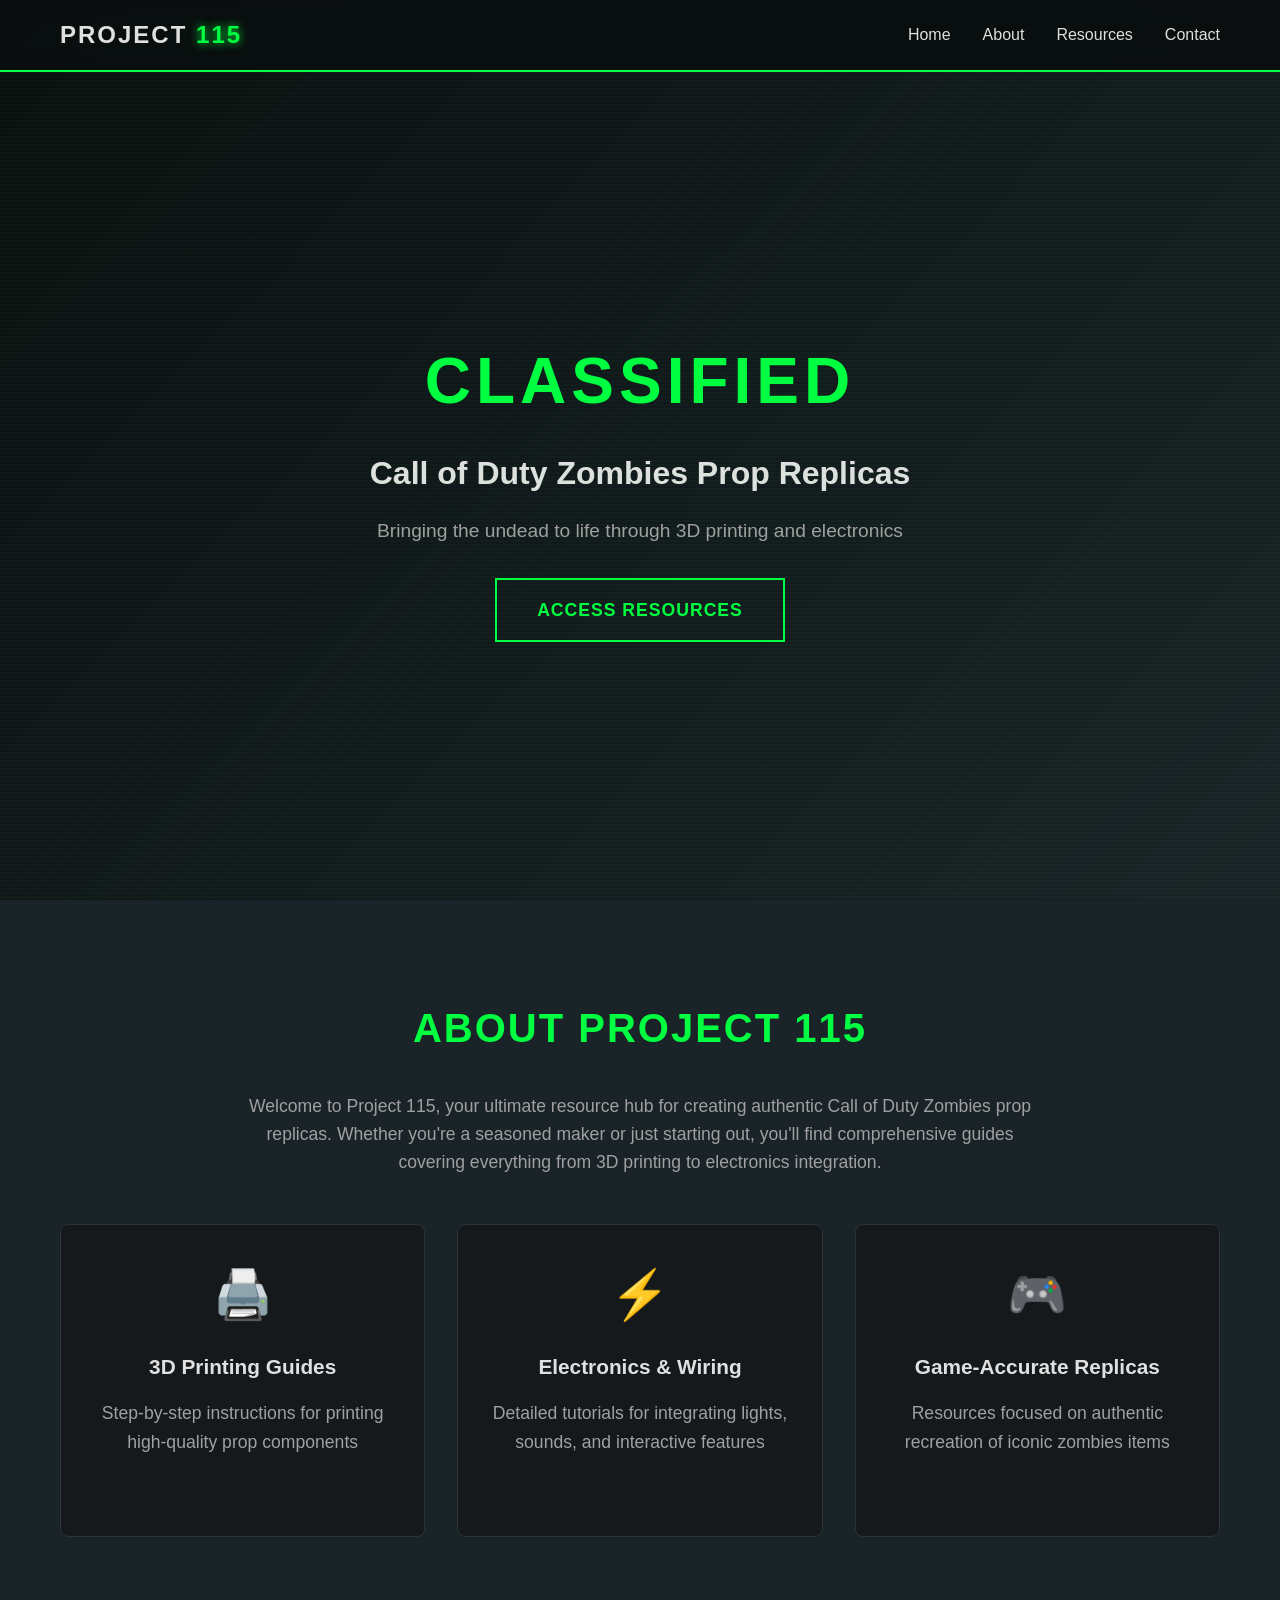
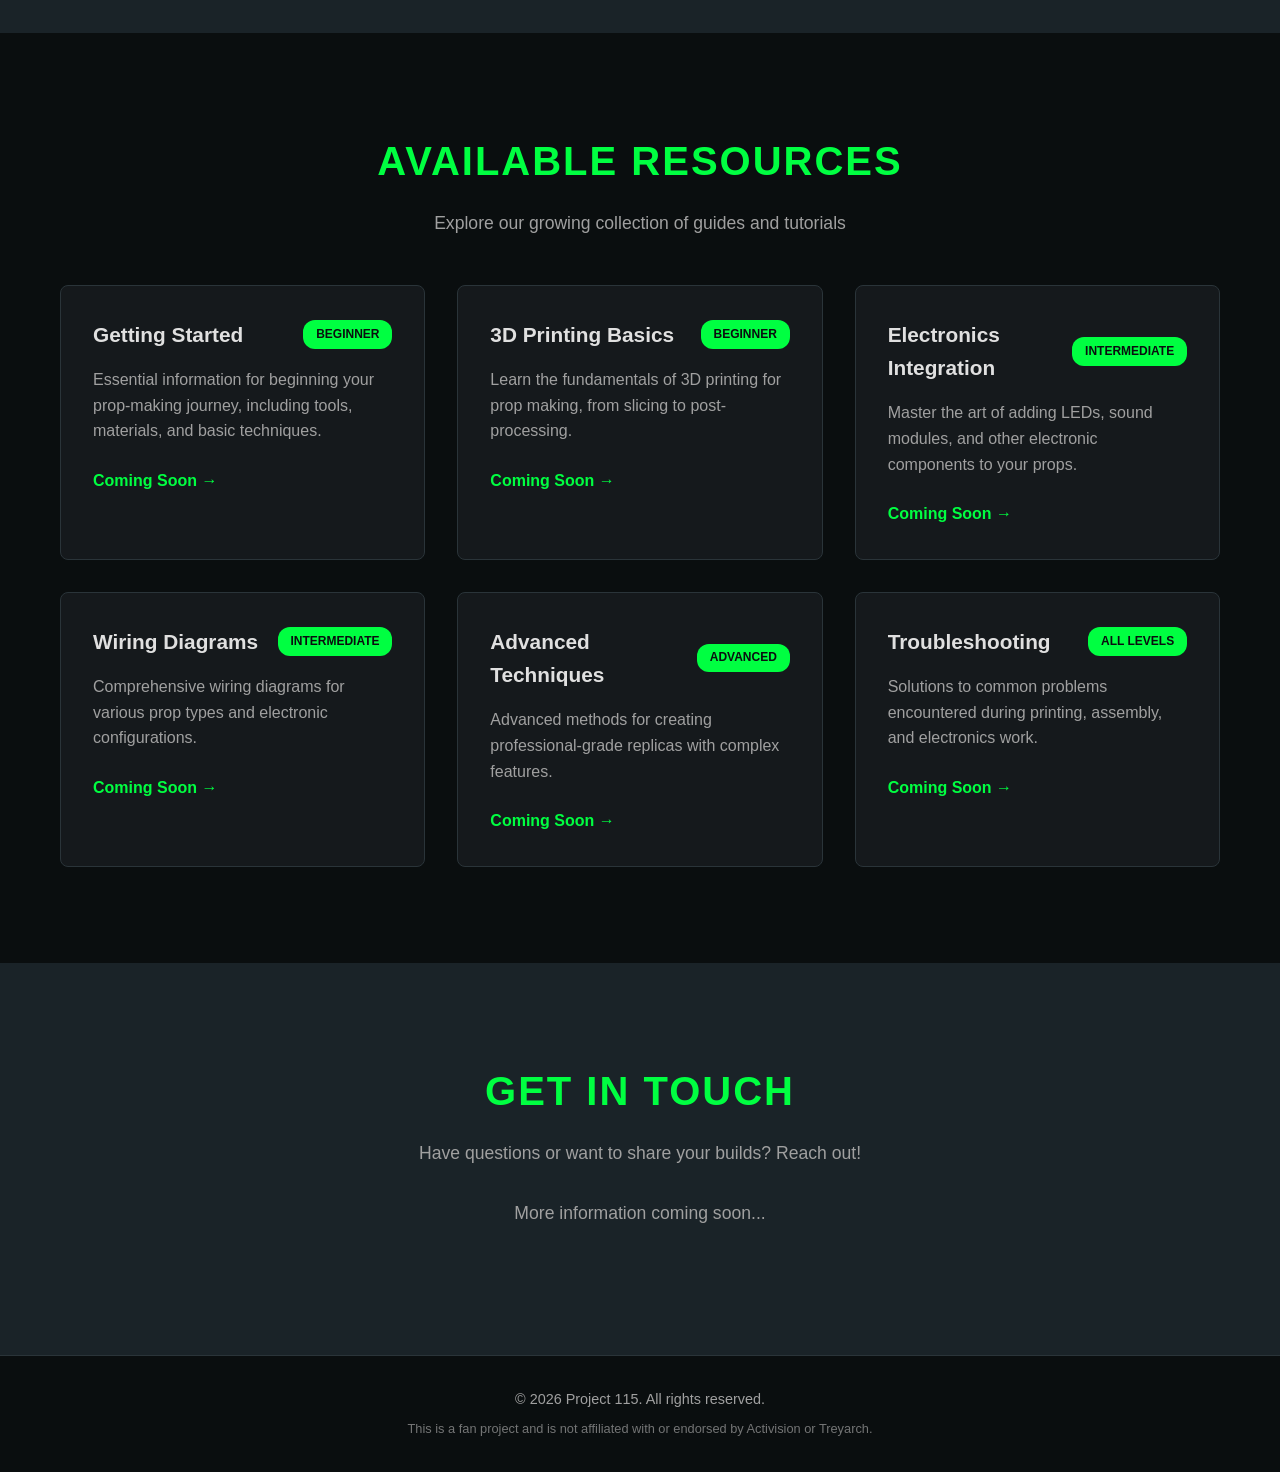
==== index.html @ 3db8fb0d "Cleared template and committing new design" ====
<!DOCTYPE html>
<html lang="en">
<head>
    <meta charset="UTF-8">
    <meta name="viewport" content="width=device-width, initial-scale=1.0">
    <meta name="description" content="Project 115 - Call of Duty Zombies Prop Replicas, 3D Printing Guides, and Electronics Tutorials">
    <title>Project 115 | COD Zombies Prop Replicas</title>
    <link rel="stylesheet" href="styles.css">
</head>
<body>
    <header>
        <nav class="navbar">
            <div class="container">
                <div class="logo">
                    <h1>PROJECT <span class="highlight">115</span></h1>
                </div>
                <ul class="nav-links">
                    <li><a href="#home">Home</a></li>
                    <li><a href="#about">About</a></li>
                    <li><a href="#resources">Resources</a></li>
                    <li><a href="#contact">Contact</a></li>
                </ul>
            </div>
        </nav>
    </header>

    <main>
        <!-- Hero Section -->
        <section id="home" class="hero">
            <div class="container">
                <div class="hero-content">
                    <h2 class="glitch" data-text="CLASSIFIED">CLASSIFIED</h2>
                    <h3>Call of Duty Zombies Prop Replicas</h3>
                    <p class="tagline">Bringing the undead to life through 3D printing and electronics</p>
                    <a href="#resources" class="cta-button">Access Resources</a>
                </div>
            </div>
        </section>

        <!-- About Section -->
        <section id="about" class="about">
            <div class="container">
                <h2>About Project 115</h2>
                <div class="about-content">
                    <p>Welcome to Project 115, your ultimate resource hub for creating authentic Call of Duty Zombies prop replicas. Whether you're a seasoned maker or just starting out, you'll find comprehensive guides covering everything from 3D printing to electronics integration.</p>
                    <div class="features">
                        <div class="feature-card">
                            <div class="icon">🖨️</div>
                            <h3>3D Printing Guides</h3>
                            <p>Step-by-step instructions for printing high-quality prop components</p>
                        </div>
                        <div class="feature-card">
                            <div class="icon">⚡</div>
                            <h3>Electronics & Wiring</h3>
                            <p>Detailed tutorials for integrating lights, sounds, and interactive features</p>
                        </div>
                        <div class="feature-card">
                            <div class="icon">🎮</div>
                            <h3>Game-Accurate Replicas</h3>
                            <p>Resources focused on authentic recreation of iconic zombies items</p>
                        </div>
                    </div>
                </div>
            </div>
        </section>

        <!-- Resources Section -->
        <section id="resources" class="resources">
            <div class="container">
                <h2>Available Resources</h2>
                <p class="section-intro">Explore our growing collection of guides and tutorials</p>
                
                <div class="resource-grid">
                    <div class="resource-card">
                        <div class="resource-header">
                            <h3>Getting Started</h3>
                            <span class="badge">Beginner</span>
                        </div>
                        <p>Essential information for beginning your prop-making journey, including tools, materials, and basic techniques.</p>
                        <a href="#" class="resource-link">Coming Soon →</a>
                    </div>

                    <div class="resource-card">
                        <div class="resource-header">
                            <h3>3D Printing Basics</h3>
                            <span class="badge">Beginner</span>
                        </div>
                        <p>Learn the fundamentals of 3D printing for prop making, from slicing to post-processing.</p>
                        <a href="#" class="resource-link">Coming Soon →</a>
                    </div>

                    <div class="resource-card">
                        <div class="resource-header">
                            <h3>Electronics Integration</h3>
                            <span class="badge">Intermediate</span>
                        </div>
                        <p>Master the art of adding LEDs, sound modules, and other electronic components to your props.</p>
                        <a href="#" class="resource-link">Coming Soon →</a>
                    </div>

                    <div class="resource-card">
                        <div class="resource-header">
                            <h3>Wiring Diagrams</h3>
                            <span class="badge">Intermediate</span>
                        </div>
                        <p>Comprehensive wiring diagrams for various prop types and electronic configurations.</p>
                        <a href="#" class="resource-link">Coming Soon →</a>
                    </div>

                    <div class="resource-card">
                        <div class="resource-header">
                            <h3>Advanced Techniques</h3>
                            <span class="badge">Advanced</span>
                        </div>
                        <p>Advanced methods for creating professional-grade replicas with complex features.</p>
                        <a href="#" class="resource-link">Coming Soon →</a>
                    </div>

                    <div class="resource-card">
                        <div class="resource-header">
                            <h3>Troubleshooting</h3>
                            <span class="badge">All Levels</span>
                        </div>
                        <p>Solutions to common problems encountered during printing, assembly, and electronics work.</p>
                        <a href="#" class="resource-link">Coming Soon →</a>
                    </div>
                </div>
            </div>
        </section>

        <!-- Contact Section -->
        <section id="contact" class="contact">
            <div class="container">
                <h2>Get In Touch</h2>
                <p>Have questions or want to share your builds? Reach out!</p>
                <div class="contact-info">
                    <p>More information coming soon...</p>
                </div>
            </div>
        </section>
    </main>

    <footer>
        <div class="container">
            <p>&copy; 2026 Project 115. All rights reserved.</p>
            <p class="disclaimer">This is a fan project and is not affiliated with or endorsed by Activision or Treyarch.</p>
        </div>
    </footer>

    <script src="script.js"></script>
</body>
</html>
---- styles.css ----
/* Reset and Base Styles */
* {
    margin: 0;
    padding: 0;
    box-sizing: border-box;
}

:root {
    --primary-color: #0a0e0f;
    --secondary-color: #1a2328;
    --accent-color: #00ff41;
    --accent-dark: #00cc33;
    --text-color: #e0e0e0;
    --text-muted: #a0a0a0;
    --danger-color: #ff3333;
    --card-bg: #15191c;
    --border-color: #2a3439;
}

body {
    font-family: 'Segoe UI', Tahoma, Geneva, Verdana, sans-serif;
    background-color: var(--primary-color);
    color: var(--text-color);
    line-height: 1.6;
    overflow-x: hidden;
}

.container {
    max-width: 1200px;
    margin: 0 auto;
    padding: 0 20px;
}

/* Navigation */
.navbar {
    background-color: rgba(10, 14, 15, 0.95);
    backdrop-filter: blur(10px);
    position: fixed;
    top: 0;
    left: 0;
    right: 0;
    z-index: 1000;
    border-bottom: 2px solid var(--accent-color);
}

.navbar .container {
    display: flex;
    justify-content: space-between;
    align-items: center;
    padding: 1rem 20px;
}

.logo h1 {
    font-size: 1.5rem;
    font-weight: 700;
    letter-spacing: 2px;
    color: var(--text-color);
}

.logo .highlight {
    color: var(--accent-color);
    text-shadow: 0 0 10px var(--accent-color);
}

.nav-links {
    display: flex;
    list-style: none;
    gap: 2rem;
}

.nav-links a {
    color: var(--text-color);
    text-decoration: none;
    font-weight: 500;
    transition: color 0.3s ease;
    position: relative;
}

.nav-links a:hover {
    color: var(--accent-color);
}

.nav-links a::after {
    content: '';
    position: absolute;
    bottom: -5px;
    left: 0;
    width: 0;
    height: 2px;
    background-color: var(--accent-color);
    transition: width 0.3s ease;
}

.nav-links a:hover::after {
    width: 100%;
}

/* Hero Section */
.hero {
    min-height: 100vh;
    display: flex;
    align-items: center;
    justify-content: center;
    background: linear-gradient(135deg, var(--primary-color) 0%, var(--secondary-color) 100%);
    position: relative;
    padding-top: 80px;
    overflow: hidden;
}

.hero::before {
    content: '';
    position: absolute;
    top: 0;
    left: 0;
    right: 0;
    bottom: 0;
    background: 
        repeating-linear-gradient(
            0deg,
            transparent,
            transparent 2px,
            rgba(0, 255, 65, 0.03) 2px,
            rgba(0, 255, 65, 0.03) 4px
        );
    pointer-events: none;
}

.hero-content {
    text-align: center;
    z-index: 1;
}

.glitch {
    font-size: 4rem;
    font-weight: 700;
    color: var(--accent-color);
    text-transform: uppercase;
    letter-spacing: 5px;
    margin-bottom: 1rem;
    position: relative;
    animation: glitch 3s infinite;
}

@keyframes glitch {
    0%, 90%, 100% {
        text-shadow: 
            0 0 20px var(--accent-color),
            0 0 40px var(--accent-color);
    }
    95% {
        text-shadow: 
            -2px 0 var(--danger-color),
            2px 0 var(--accent-color),
            0 0 40px var(--accent-color);
    }
}

.hero-content h3 {
    font-size: 2rem;
    margin-bottom: 1rem;
    color: var(--text-color);
}

.tagline {
    font-size: 1.2rem;
    color: var(--text-muted);
    margin-bottom: 2rem;
}

.cta-button {
    display: inline-block;
    padding: 1rem 2.5rem;
    background-color: transparent;
    color: var(--accent-color);
    text-decoration: none;
    border: 2px solid var(--accent-color);
    font-weight: 600;
    font-size: 1.1rem;
    transition: all 0.3s ease;
    text-transform: uppercase;
    letter-spacing: 1px;
    position: relative;
    overflow: hidden;
}

.cta-button::before {
    content: '';
    position: absolute;
    top: 0;
    left: -100%;
    width: 100%;
    height: 100%;
    background-color: var(--accent-color);
    transition: left 0.3s ease;
    z-index: -1;
}

.cta-button:hover::before {
    left: 0;
}

.cta-button:hover {
    color: var(--primary-color);
    box-shadow: 0 0 20px var(--accent-color);
}

/* About Section */
.about {
    padding: 6rem 0;
    background-color: var(--secondary-color);
}

.about h2 {
    font-size: 2.5rem;
    margin-bottom: 2rem;
    text-align: center;
    color: var(--accent-color);
    text-transform: uppercase;
    letter-spacing: 2px;
}

.about-content p {
    font-size: 1.1rem;
    text-align: center;
    max-width: 800px;
    margin: 0 auto 3rem;
    color: var(--text-muted);
}

.features {
    display: grid;
    grid-template-columns: repeat(auto-fit, minmax(280px, 1fr));
    gap: 2rem;
    margin-top: 3rem;
}

.feature-card {
    background-color: var(--card-bg);
    padding: 2rem;
    border-radius: 8px;
    border: 1px solid var(--border-color);
    text-align: center;
    transition: transform 0.3s ease, border-color 0.3s ease;
}

.feature-card:hover {
    transform: translateY(-5px);
    border-color: var(--accent-color);
}

.feature-card .icon {
    font-size: 3rem;
    margin-bottom: 1rem;
}

.feature-card h3 {
    font-size: 1.3rem;
    margin-bottom: 1rem;
    color: var(--text-color);
}

.feature-card p {
    color: var(--text-muted);
}

/* Resources Section */
.resources {
    padding: 6rem 0;
    background-color: var(--primary-color);
}

.resources h2 {
    font-size: 2.5rem;
    margin-bottom: 1rem;
    text-align: center;
    color: var(--accent-color);
    text-transform: uppercase;
    letter-spacing: 2px;
}

.section-intro {
    text-align: center;
    color: var(--text-muted);
    margin-bottom: 3rem;
    font-size: 1.1rem;
}

.resource-grid {
    display: grid;
    grid-template-columns: repeat(auto-fill, minmax(320px, 1fr));
    gap: 2rem;
}

.resource-card {
    background-color: var(--card-bg);
    padding: 2rem;
    border-radius: 8px;
    border: 1px solid var(--border-color);
    transition: transform 0.3s ease, border-color 0.3s ease, box-shadow 0.3s ease;
}

.resource-card:hover {
    transform: translateY(-5px);
    border-color: var(--accent-color);
    box-shadow: 0 5px 20px rgba(0, 255, 65, 0.2);
}

.resource-header {
    display: flex;
    justify-content: space-between;
    align-items: center;
    margin-bottom: 1rem;
}

.resource-card h3 {
    font-size: 1.3rem;
    color: var(--text-color);
}

.badge {
    padding: 0.3rem 0.8rem;
    background-color: var(--accent-color);
    color: var(--primary-color);
    font-size: 0.75rem;
    font-weight: 600;
    border-radius: 12px;
    text-transform: uppercase;
}

.resource-card p {
    color: var(--text-muted);
    margin-bottom: 1.5rem;
    line-height: 1.6;
}

.resource-link {
    color: var(--accent-color);
    text-decoration: none;
    font-weight: 600;
    transition: color 0.3s ease;
}

.resource-link:hover {
    color: var(--accent-dark);
}

/* Contact Section */
.contact {
    padding: 6rem 0;
    background-color: var(--secondary-color);
    text-align: center;
}

.contact h2 {
    font-size: 2.5rem;
    margin-bottom: 1rem;
    color: var(--accent-color);
    text-transform: uppercase;
    letter-spacing: 2px;
}

.contact p {
    color: var(--text-muted);
    font-size: 1.1rem;
    margin-bottom: 2rem;
}

.contact-info {
    margin-top: 2rem;
}

/* Footer */
footer {
    background-color: var(--primary-color);
    padding: 2rem 0;
    text-align: center;
    border-top: 1px solid var(--border-color);
}

footer p {
    color: var(--text-muted);
    font-size: 0.9rem;
}

.disclaimer {
    margin-top: 0.5rem;
    font-size: 0.8rem;
    opacity: 0.7;
}

/* Responsive Design */
@media (max-width: 768px) {
    .nav-links {
        gap: 1rem;
        font-size: 0.9rem;
    }

    .glitch {
        font-size: 2.5rem;
    }

    .hero-content h3 {
        font-size: 1.5rem;
    }

    .tagline {
        font-size: 1rem;
    }

    .resource-grid {
        grid-template-columns: 1fr;
    }

    .features {
        grid-template-columns: 1fr;
    }
}

@media (max-width: 480px) {
    .navbar .container {
        flex-direction: column;
        gap: 1rem;
    }

    .nav-links {
        flex-wrap: wrap;
        justify-content: center;
    }

    .glitch {
        font-size: 2rem;
    }
}

/* Smooth Scrolling */
html {
    scroll-behavior: smooth;
}

/* Selection */
::selection {
    background-color: var(--accent-color);
    color: var(--primary-color);
}
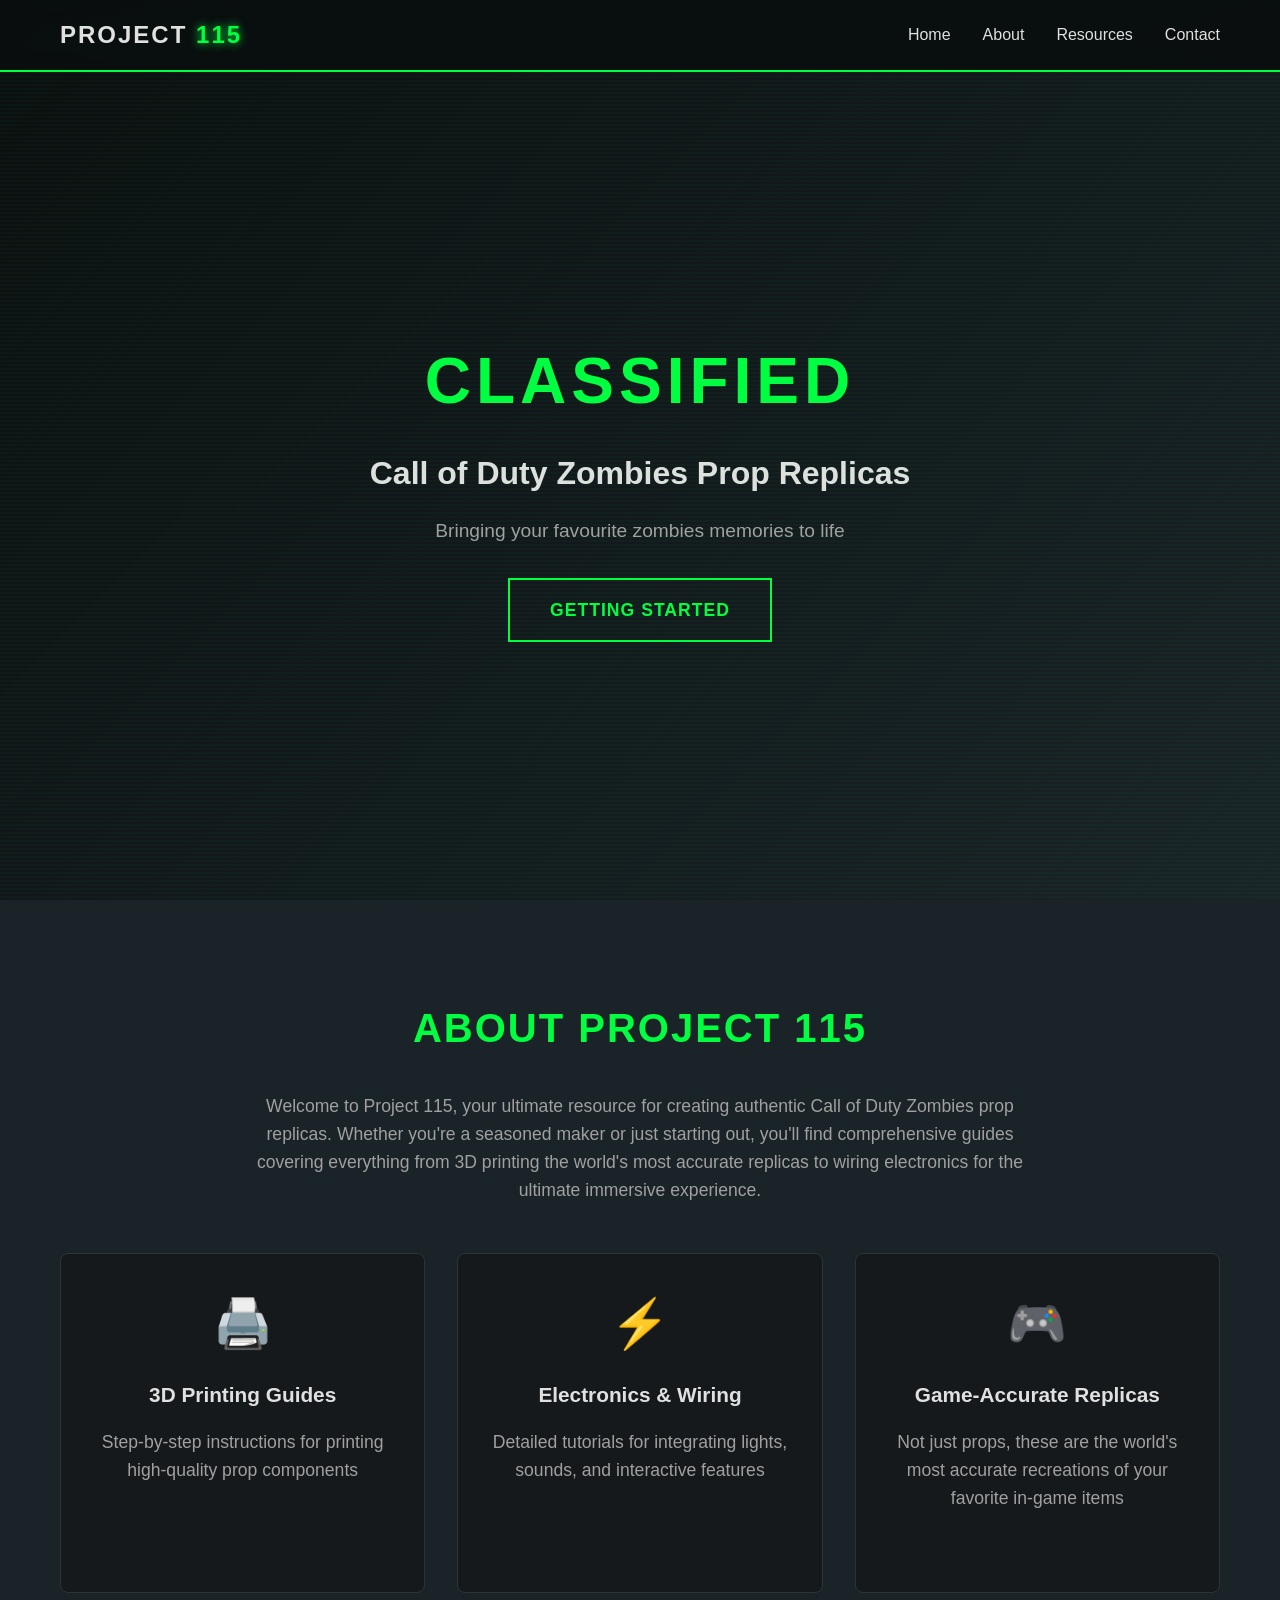
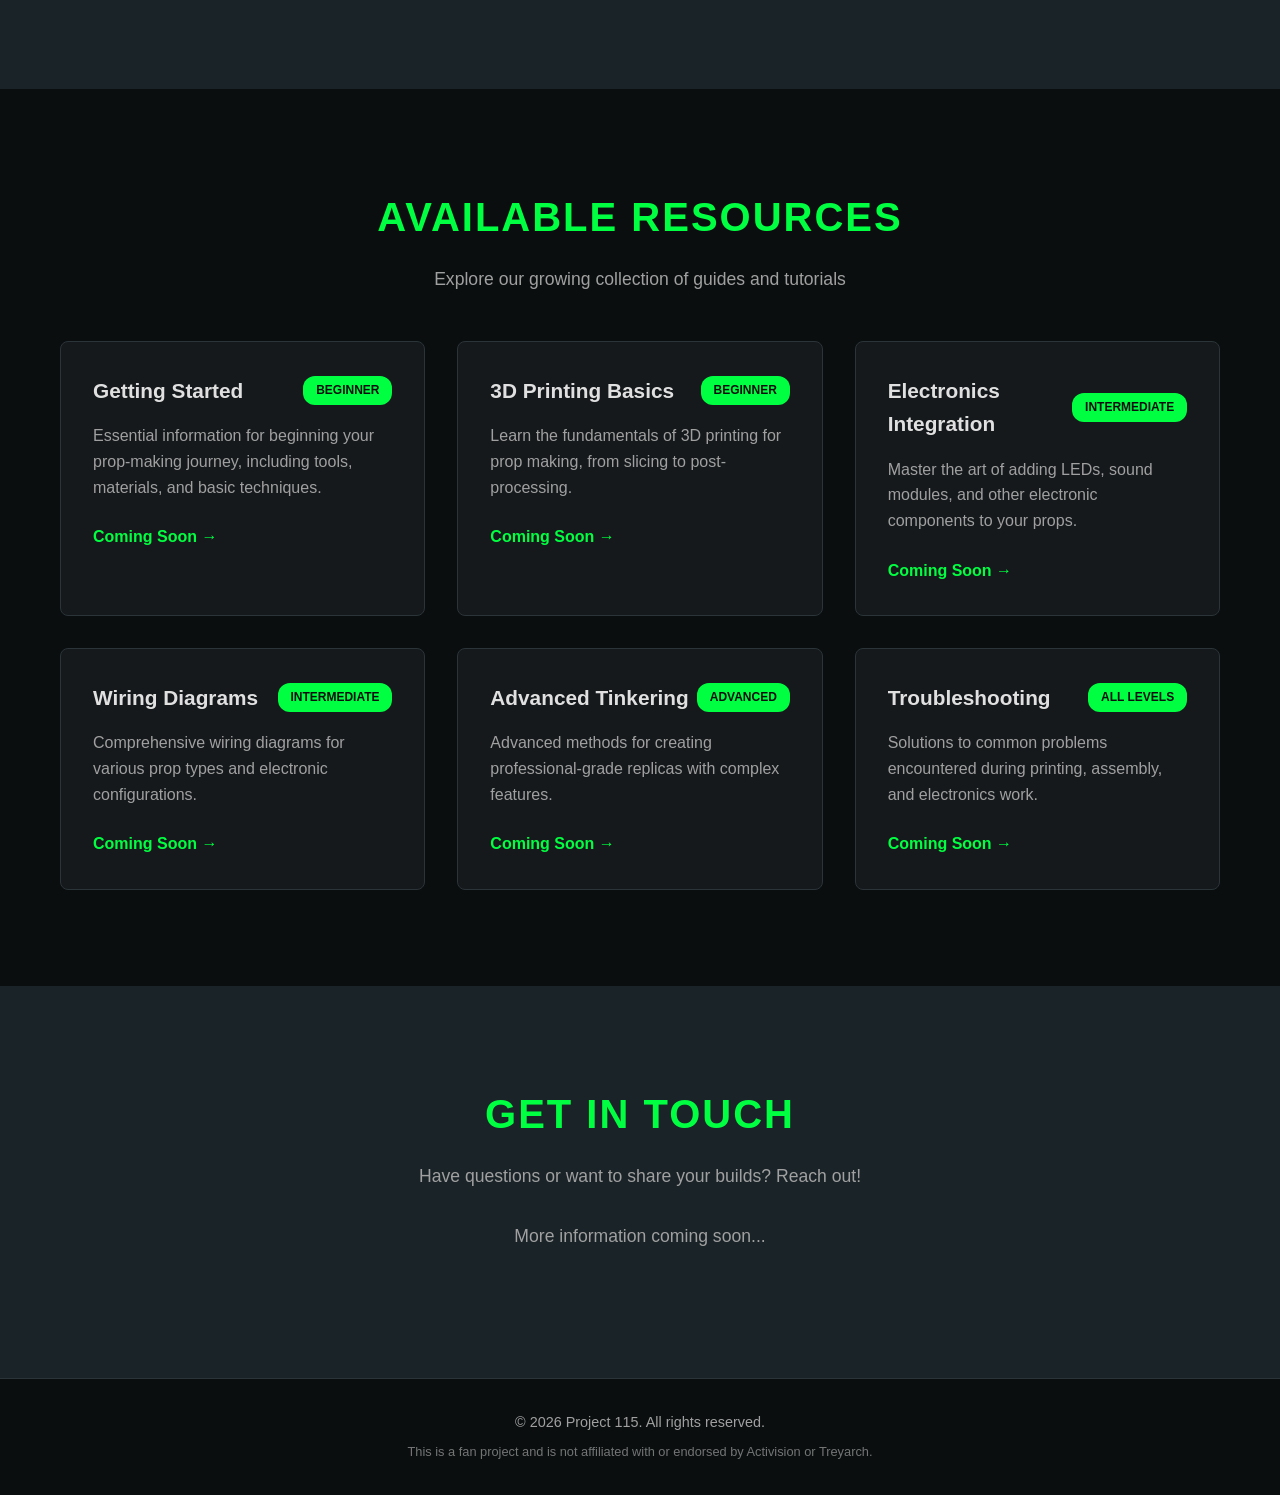
==== commit a0745829: "Update index.html" ====
--- a/index.html
+++ b/index.html
@@ -31,8 +31,8 @@
                 <div class="hero-content">
                     <h2 class="glitch" data-text="CLASSIFIED">CLASSIFIED</h2>
                     <h3>Call of Duty Zombies Prop Replicas</h3>
-                    <p class="tagline">Bringing the undead to life through 3D printing and electronics</p>
-                    <a href="#resources" class="cta-button">Access Resources</a>
+                    <p class="tagline">Bringing your favourite zombies memories to life</p>
+                    <a href="#resources" class="cta-button">Getting Started</a>
                 </div>
             </div>
         </section>
@@ -42,7 +42,7 @@
             <div class="container">
                 <h2>About Project 115</h2>
                 <div class="about-content">
-                    <p>Welcome to Project 115, your ultimate resource hub for creating authentic Call of Duty Zombies prop replicas. Whether you're a seasoned maker or just starting out, you'll find comprehensive guides covering everything from 3D printing to electronics integration.</p>
+                    <p>Welcome to Project 115, your ultimate resource for creating authentic Call of Duty Zombies prop replicas. Whether you're a seasoned maker or just starting out, you'll find comprehensive guides covering everything from 3D printing the world's most accurate replicas to wiring electronics for the ultimate immersive experience.</p>
                     <div class="features">
                         <div class="feature-card">
                             <div class="icon">🖨️</div>
@@ -57,7 +57,7 @@
                         <div class="feature-card">
                             <div class="icon">🎮</div>
                             <h3>Game-Accurate Replicas</h3>
-                            <p>Resources focused on authentic recreation of iconic zombies items</p>
+                            <p>Not just props, these are the world's most accurate recreations of your favorite in-game items</p>
                         </div>
                     </div>
                 </div>
@@ -109,7 +109,7 @@
 
                     <div class="resource-card">
                         <div class="resource-header">
-                            <h3>Advanced Techniques</h3>
+                            <h3>Advanced Tinkering</h3>
                             <span class="badge">Advanced</span>
                         </div>
                         <p>Advanced methods for creating professional-grade replicas with complex features.</p>
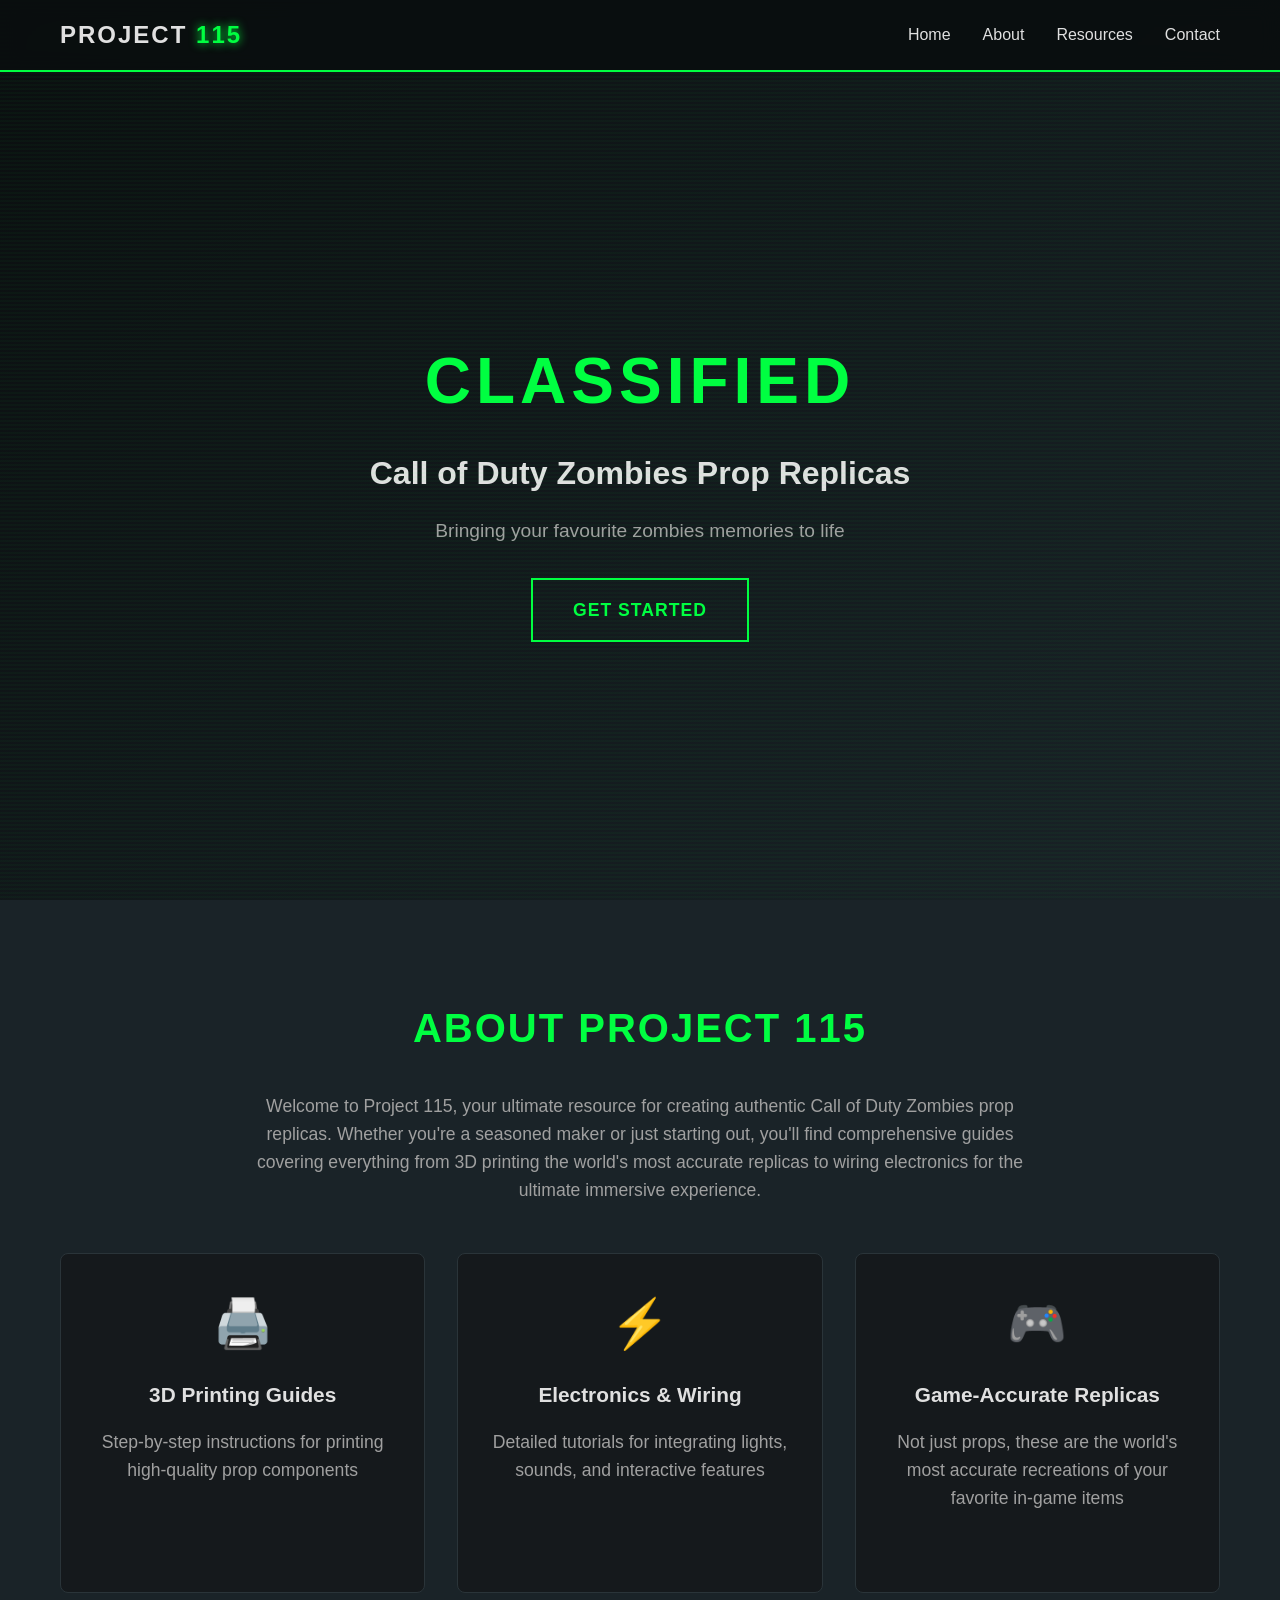
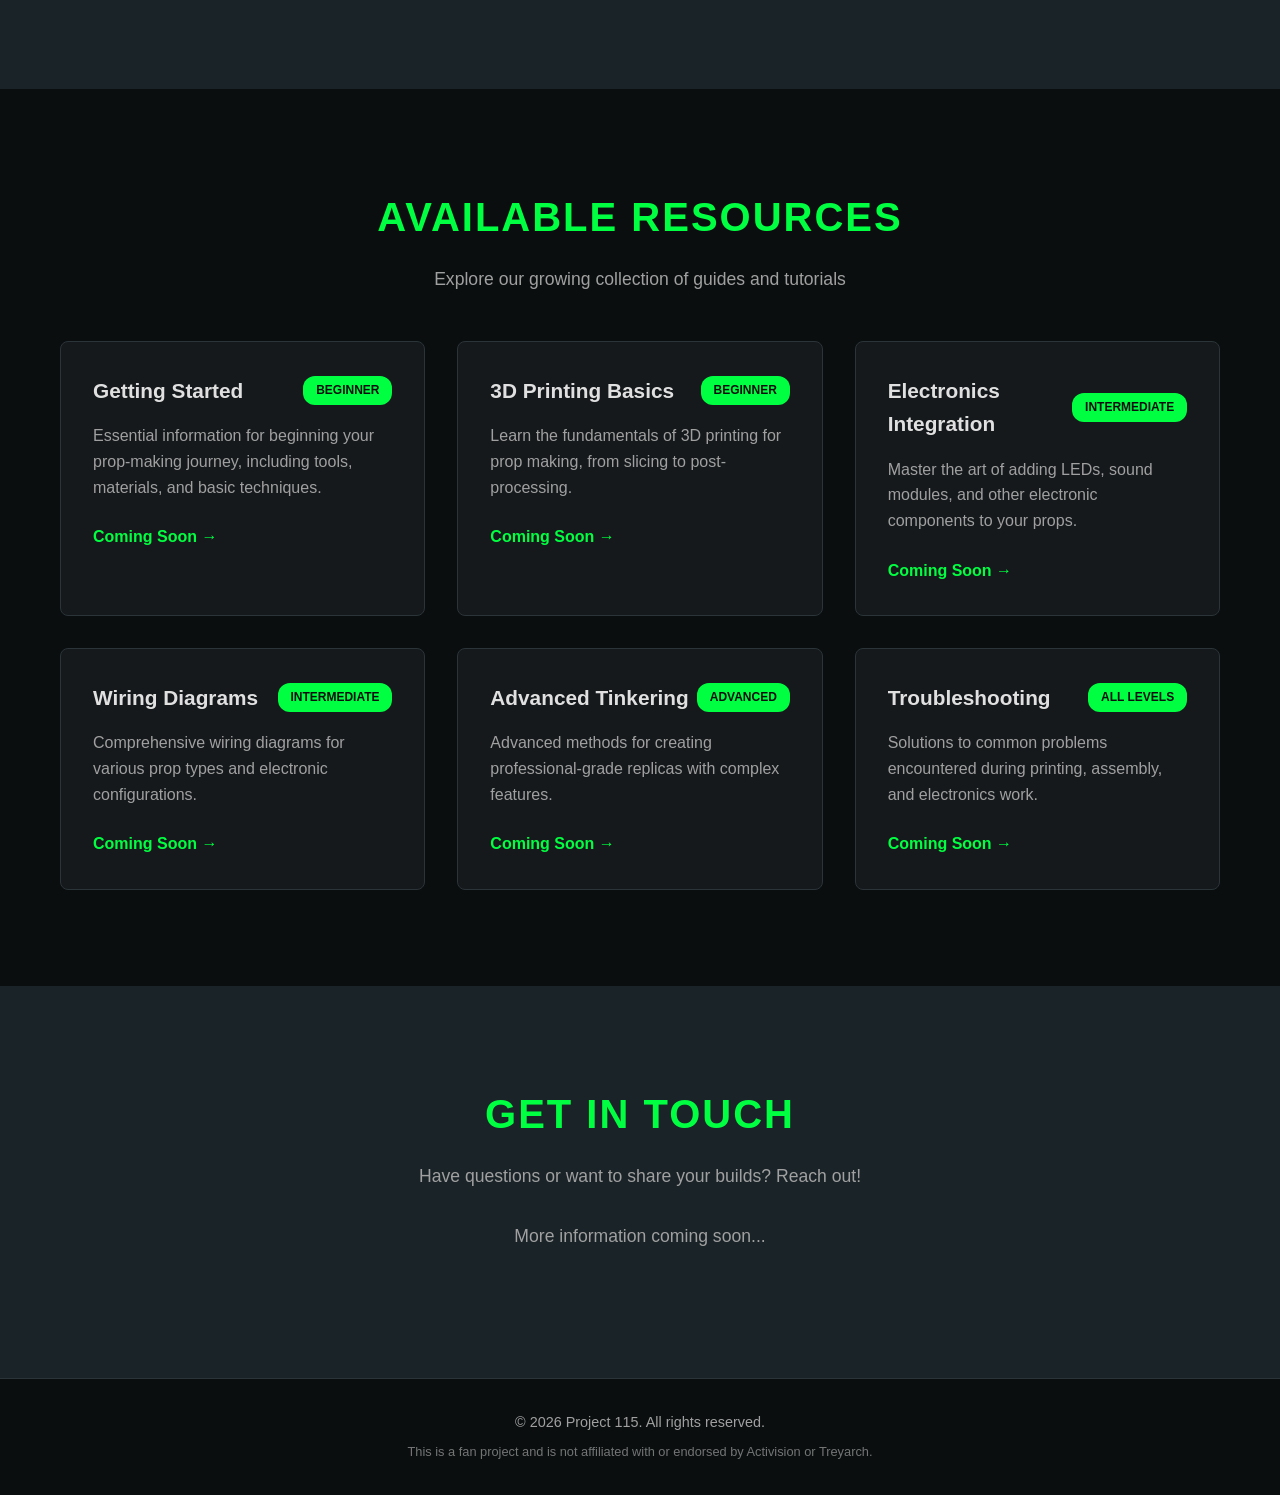
==== commit 272642cf: "Fixed wording" ====
--- a/index.html
+++ b/index.html
@@ -32,7 +32,7 @@
                     <h2 class="glitch" data-text="CLASSIFIED">CLASSIFIED</h2>
                     <h3>Call of Duty Zombies Prop Replicas</h3>
                     <p class="tagline">Bringing your favourite zombies memories to life</p>
-                    <a href="#resources" class="cta-button">Getting Started</a>
+                    <a href="#resources" class="cta-button">Get Started</a>
                 </div>
             </div>
         </section>
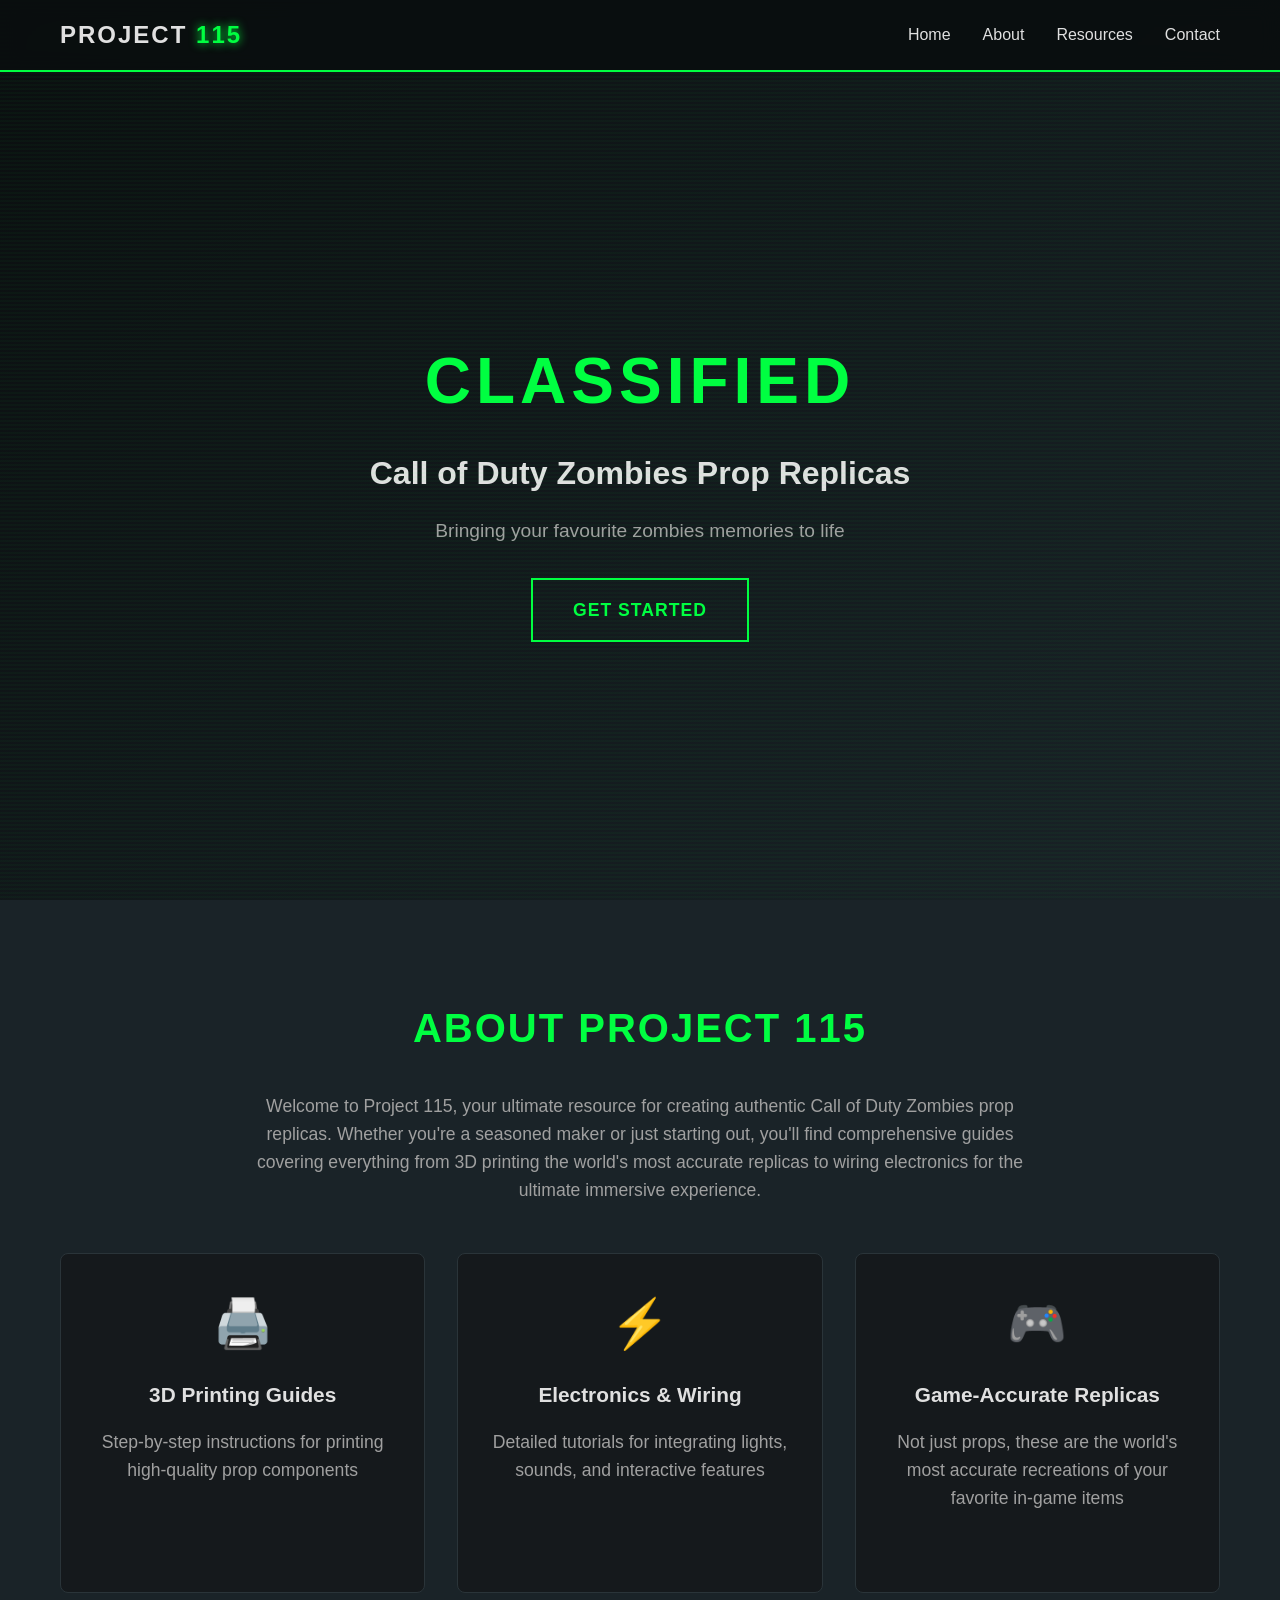
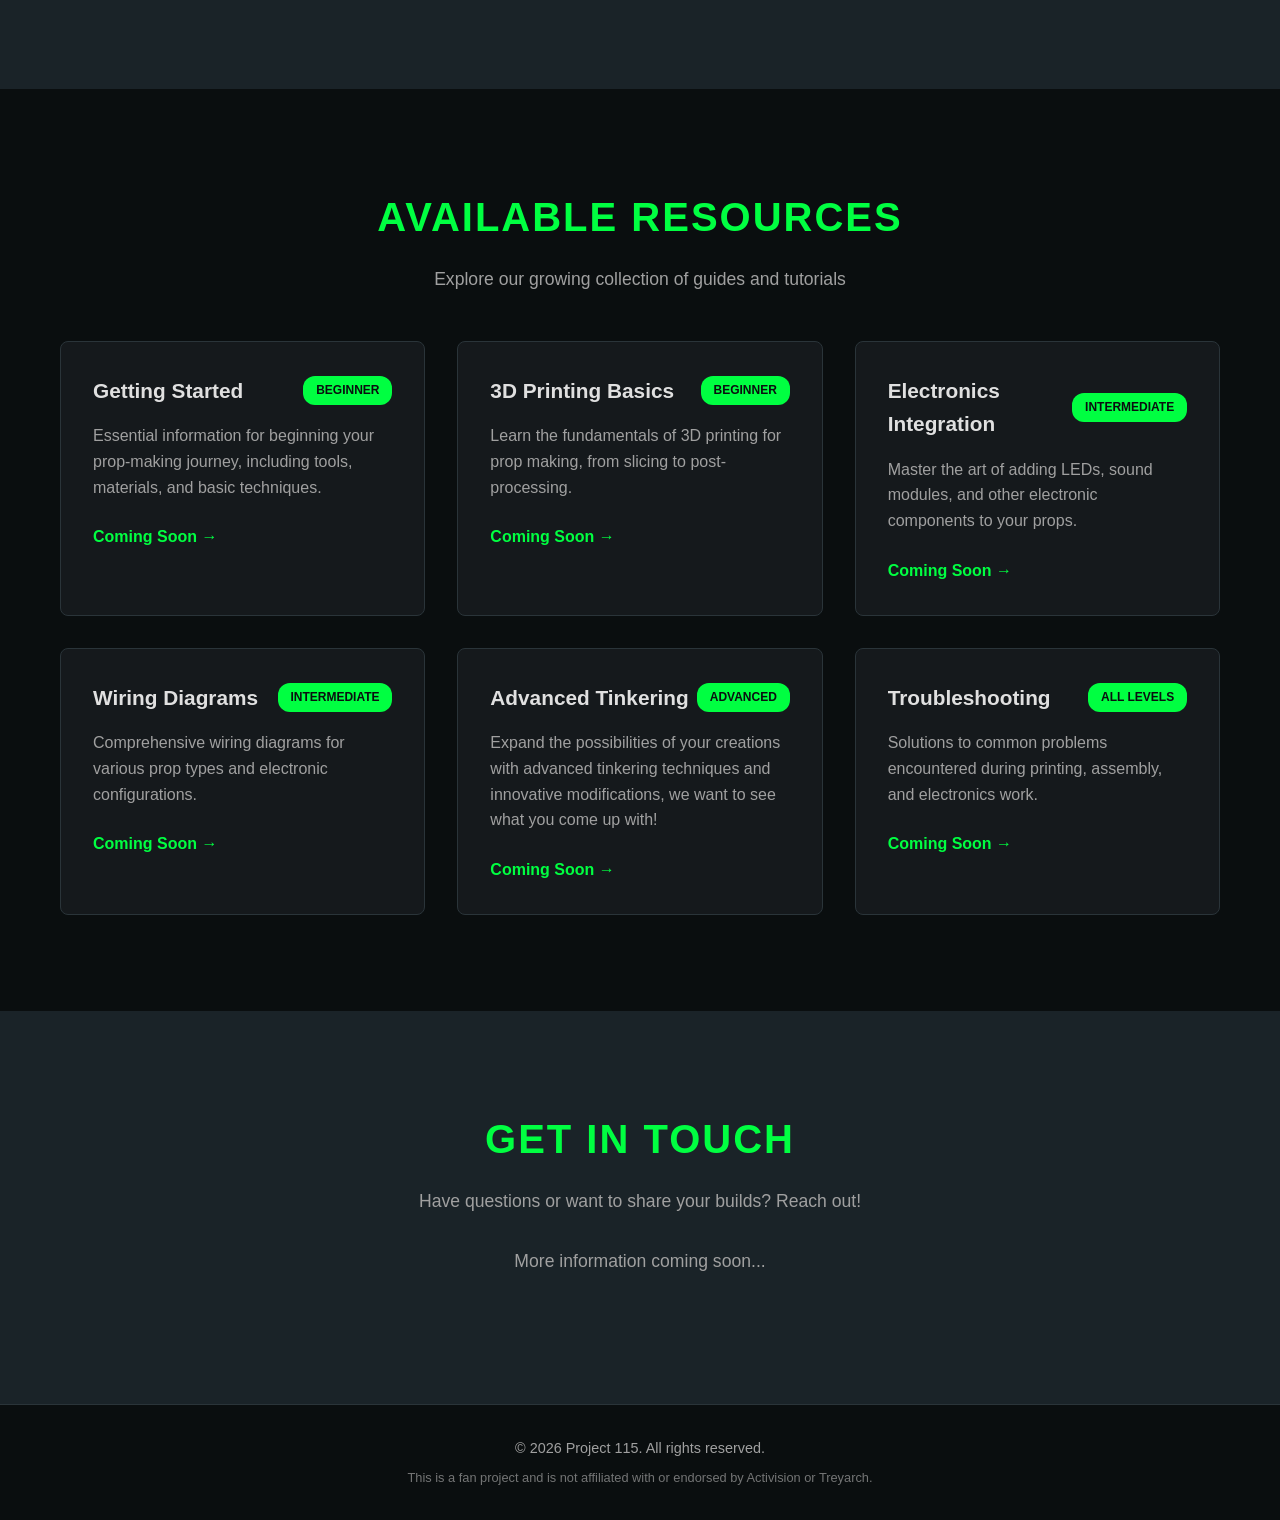
==== commit 5f48d0ec: "Modified advanced tinkering text" ====
--- a/index.html
+++ b/index.html
@@ -112,7 +112,7 @@
                             <h3>Advanced Tinkering</h3>
                             <span class="badge">Advanced</span>
                         </div>
-                        <p>Advanced methods for creating professional-grade replicas with complex features.</p>
+                        <p>Expand the possibilities of your creations with advanced tinkering techniques and innovative modifications, we want to see what you come up with!</p>
                         <a href="#" class="resource-link">Coming Soon →</a>
                     </div>
 
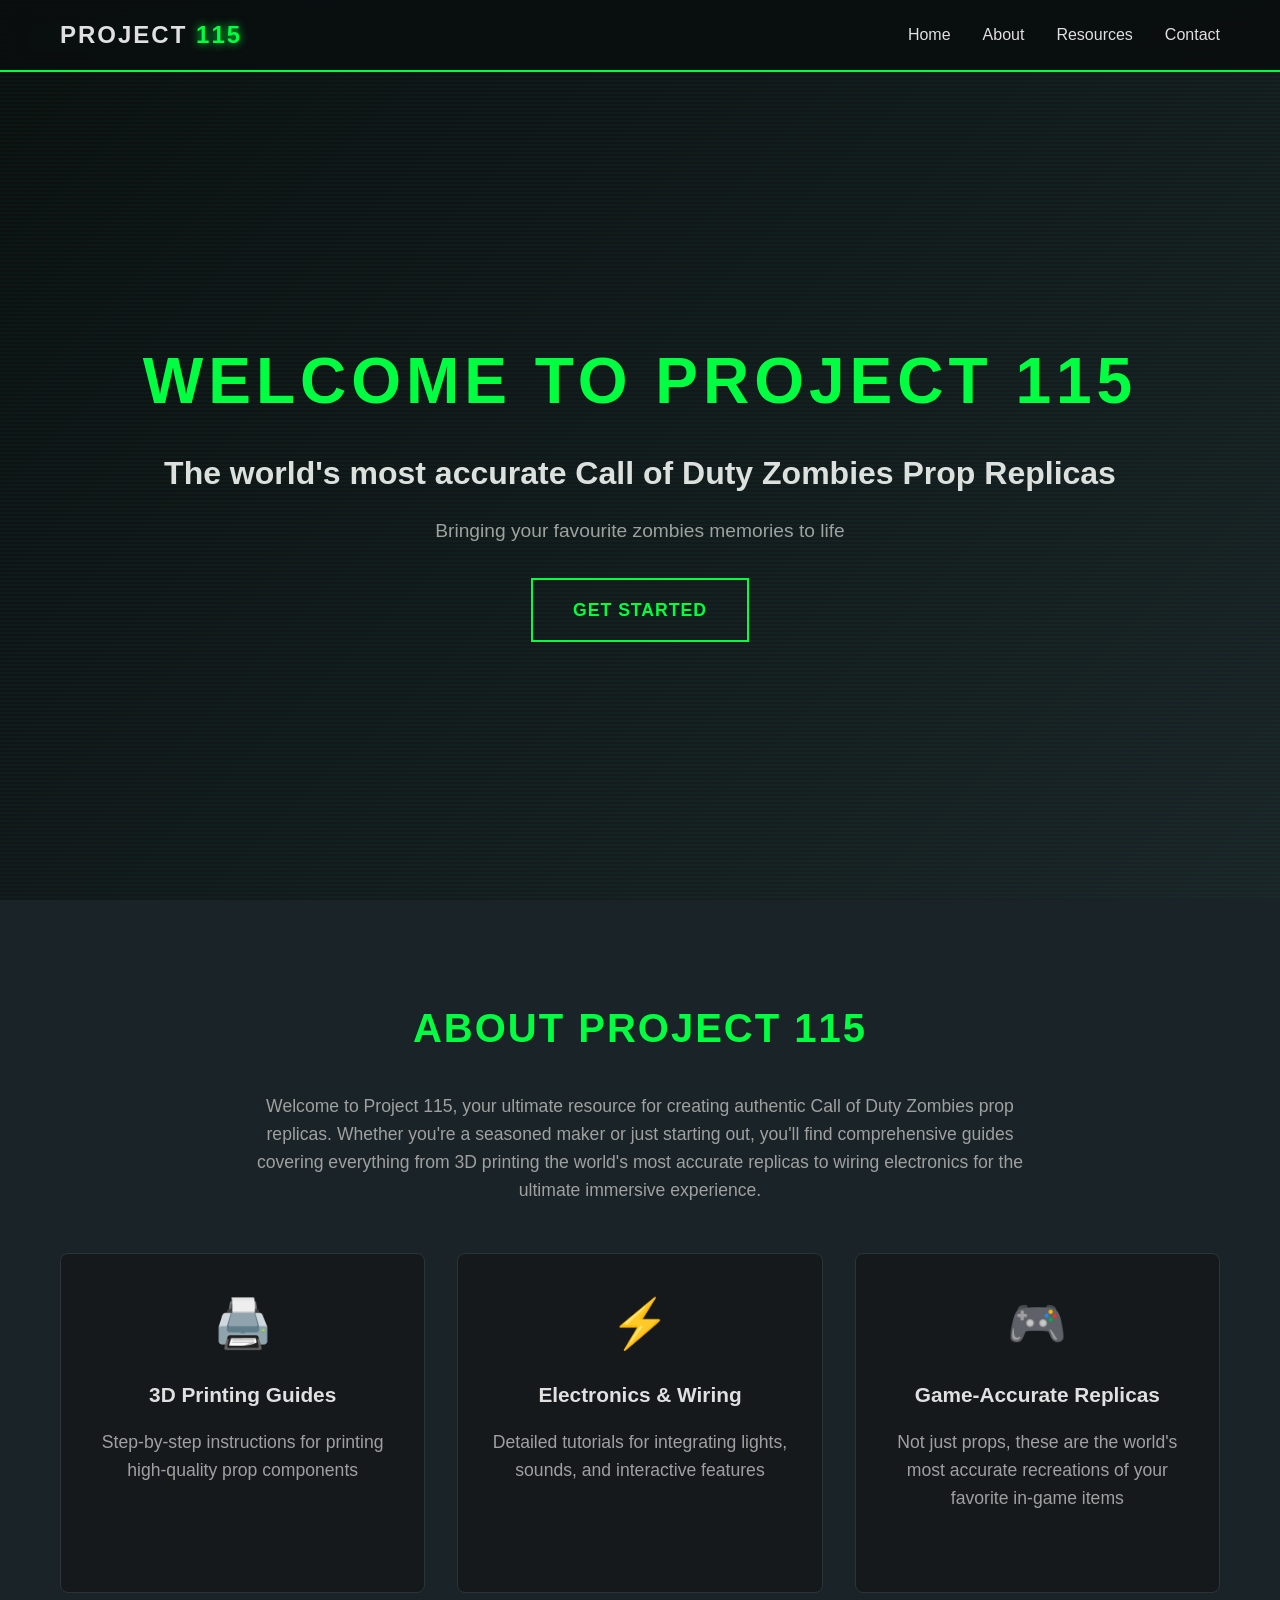
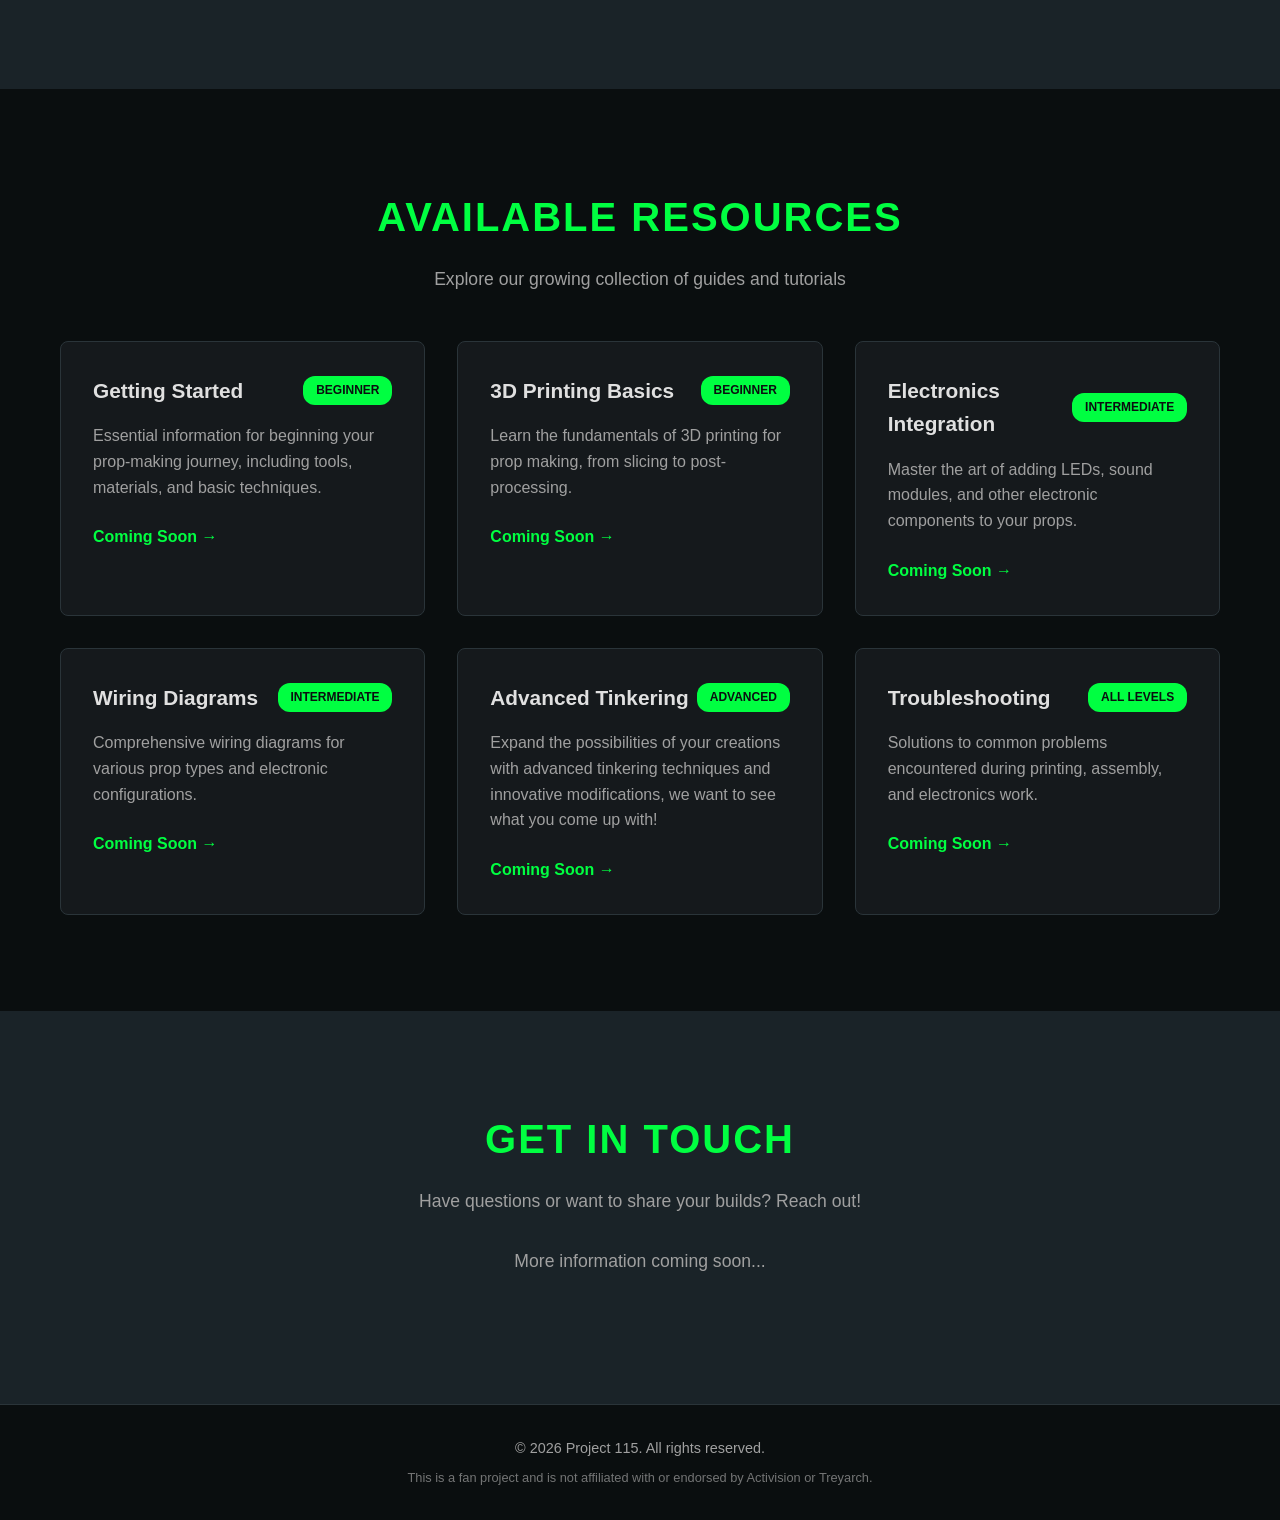
==== commit f36c3b20: "Changed title text" ====
--- a/index.html
+++ b/index.html
@@ -29,8 +29,8 @@
         <section id="home" class="hero">
             <div class="container">
                 <div class="hero-content">
-                    <h2 class="glitch" data-text="CLASSIFIED">CLASSIFIED</h2>
-                    <h3>Call of Duty Zombies Prop Replicas</h3>
+                    <h2 class="glitch" data-text="CLASSIFIED">Welcome to Project 115</h2>
+                    <h3>The world's most accurate Call of Duty Zombies Prop Replicas</h3>
                     <p class="tagline">Bringing your favourite zombies memories to life</p>
                     <a href="#resources" class="cta-button">Get Started</a>
                 </div>
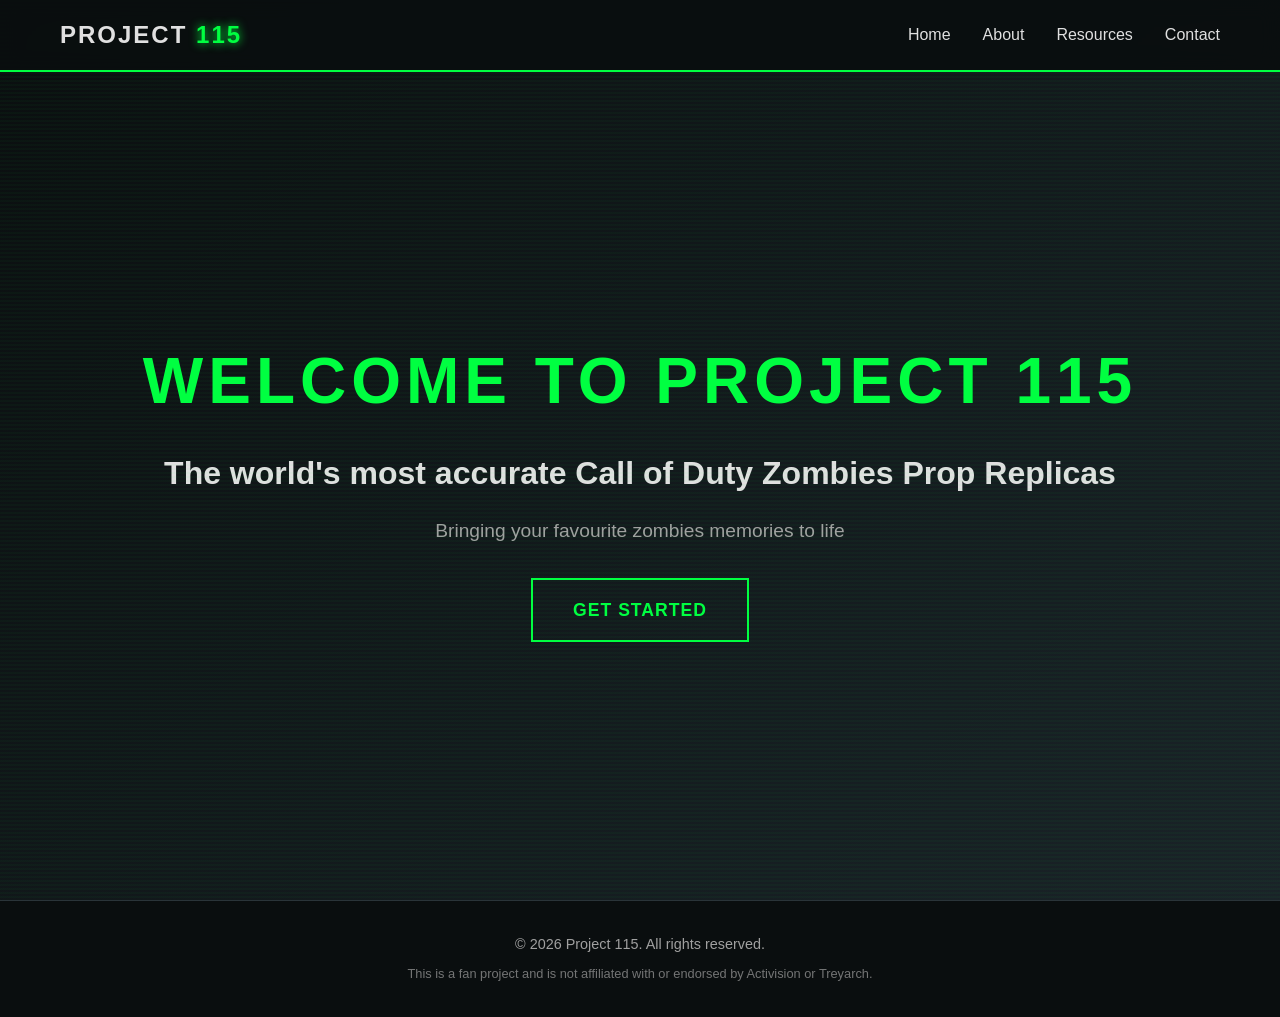
==== commit ce43f1ef: "Split the single page into separate directories" ====
--- a/index.html
+++ b/index.html
@@ -15,10 +15,10 @@
                     <h1>PROJECT <span class="highlight">115</span></h1>
                 </div>
                 <ul class="nav-links">
-                    <li><a href="#home">Home</a></li>
-                    <li><a href="#about">About</a></li>
-                    <li><a href="#resources">Resources</a></li>
-                    <li><a href="#contact">Contact</a></li>
+                    <li><a href="index.html" class="active">Home</a></li>
+                    <li><a href="about/index.html">About</a></li>
+                    <li><a href="resources/index.html">Resources</a></li>
+                    <li><a href="contact/index.html">Contact</a></li>
                 </ul>
             </div>
         </nav>
@@ -32,109 +32,7 @@
                     <h2 class="glitch" data-text="CLASSIFIED">Welcome to Project 115</h2>
                     <h3>The world's most accurate Call of Duty Zombies Prop Replicas</h3>
                     <p class="tagline">Bringing your favourite zombies memories to life</p>
-                    <a href="#resources" class="cta-button">Get Started</a>
-                </div>
-            </div>
-        </section>
-
-        <!-- About Section -->
-        <section id="about" class="about">
-            <div class="container">
-                <h2>About Project 115</h2>
-                <div class="about-content">
-                    <p>Welcome to Project 115, your ultimate resource for creating authentic Call of Duty Zombies prop replicas. Whether you're a seasoned maker or just starting out, you'll find comprehensive guides covering everything from 3D printing the world's most accurate replicas to wiring electronics for the ultimate immersive experience.</p>
-                    <div class="features">
-                        <div class="feature-card">
-                            <div class="icon">🖨️</div>
-                            <h3>3D Printing Guides</h3>
-                            <p>Step-by-step instructions for printing high-quality prop components</p>
-                        </div>
-                        <div class="feature-card">
-                            <div class="icon">⚡</div>
-                            <h3>Electronics & Wiring</h3>
-                            <p>Detailed tutorials for integrating lights, sounds, and interactive features</p>
-                        </div>
-                        <div class="feature-card">
-                            <div class="icon">🎮</div>
-                            <h3>Game-Accurate Replicas</h3>
-                            <p>Not just props, these are the world's most accurate recreations of your favorite in-game items</p>
-                        </div>
-                    </div>
-                </div>
-            </div>
-        </section>
-
-        <!-- Resources Section -->
-        <section id="resources" class="resources">
-            <div class="container">
-                <h2>Available Resources</h2>
-                <p class="section-intro">Explore our growing collection of guides and tutorials</p>
-                
-                <div class="resource-grid">
-                    <div class="resource-card">
-                        <div class="resource-header">
-                            <h3>Getting Started</h3>
-                            <span class="badge">Beginner</span>
-                        </div>
-                        <p>Essential information for beginning your prop-making journey, including tools, materials, and basic techniques.</p>
-                        <a href="#" class="resource-link">Coming Soon →</a>
-                    </div>
-
-                    <div class="resource-card">
-                        <div class="resource-header">
-                            <h3>3D Printing Basics</h3>
-                            <span class="badge">Beginner</span>
-                        </div>
-                        <p>Learn the fundamentals of 3D printing for prop making, from slicing to post-processing.</p>
-                        <a href="#" class="resource-link">Coming Soon →</a>
-                    </div>
-
-                    <div class="resource-card">
-                        <div class="resource-header">
-                            <h3>Electronics Integration</h3>
-                            <span class="badge">Intermediate</span>
-                        </div>
-                        <p>Master the art of adding LEDs, sound modules, and other electronic components to your props.</p>
-                        <a href="#" class="resource-link">Coming Soon →</a>
-                    </div>
-
-                    <div class="resource-card">
-                        <div class="resource-header">
-                            <h3>Wiring Diagrams</h3>
-                            <span class="badge">Intermediate</span>
-                        </div>
-                        <p>Comprehensive wiring diagrams for various prop types and electronic configurations.</p>
-                        <a href="#" class="resource-link">Coming Soon →</a>
-                    </div>
-
-                    <div class="resource-card">
-                        <div class="resource-header">
-                            <h3>Advanced Tinkering</h3>
-                            <span class="badge">Advanced</span>
-                        </div>
-                        <p>Expand the possibilities of your creations with advanced tinkering techniques and innovative modifications, we want to see what you come up with!</p>
-                        <a href="#" class="resource-link">Coming Soon →</a>
-                    </div>
-
-                    <div class="resource-card">
-                        <div class="resource-header">
-                            <h3>Troubleshooting</h3>
-                            <span class="badge">All Levels</span>
-                        </div>
-                        <p>Solutions to common problems encountered during printing, assembly, and electronics work.</p>
-                        <a href="#" class="resource-link">Coming Soon →</a>
-                    </div>
-                </div>
-            </div>
-        </section>
-
-        <!-- Contact Section -->
-        <section id="contact" class="contact">
-            <div class="container">
-                <h2>Get In Touch</h2>
-                <p>Have questions or want to share your builds? Reach out!</p>
-                <div class="contact-info">
-                    <p>More information coming soon...</p>
+                    <a href="resources/index.html" class="cta-button">Get Started</a>
                 </div>
             </div>
         </section>
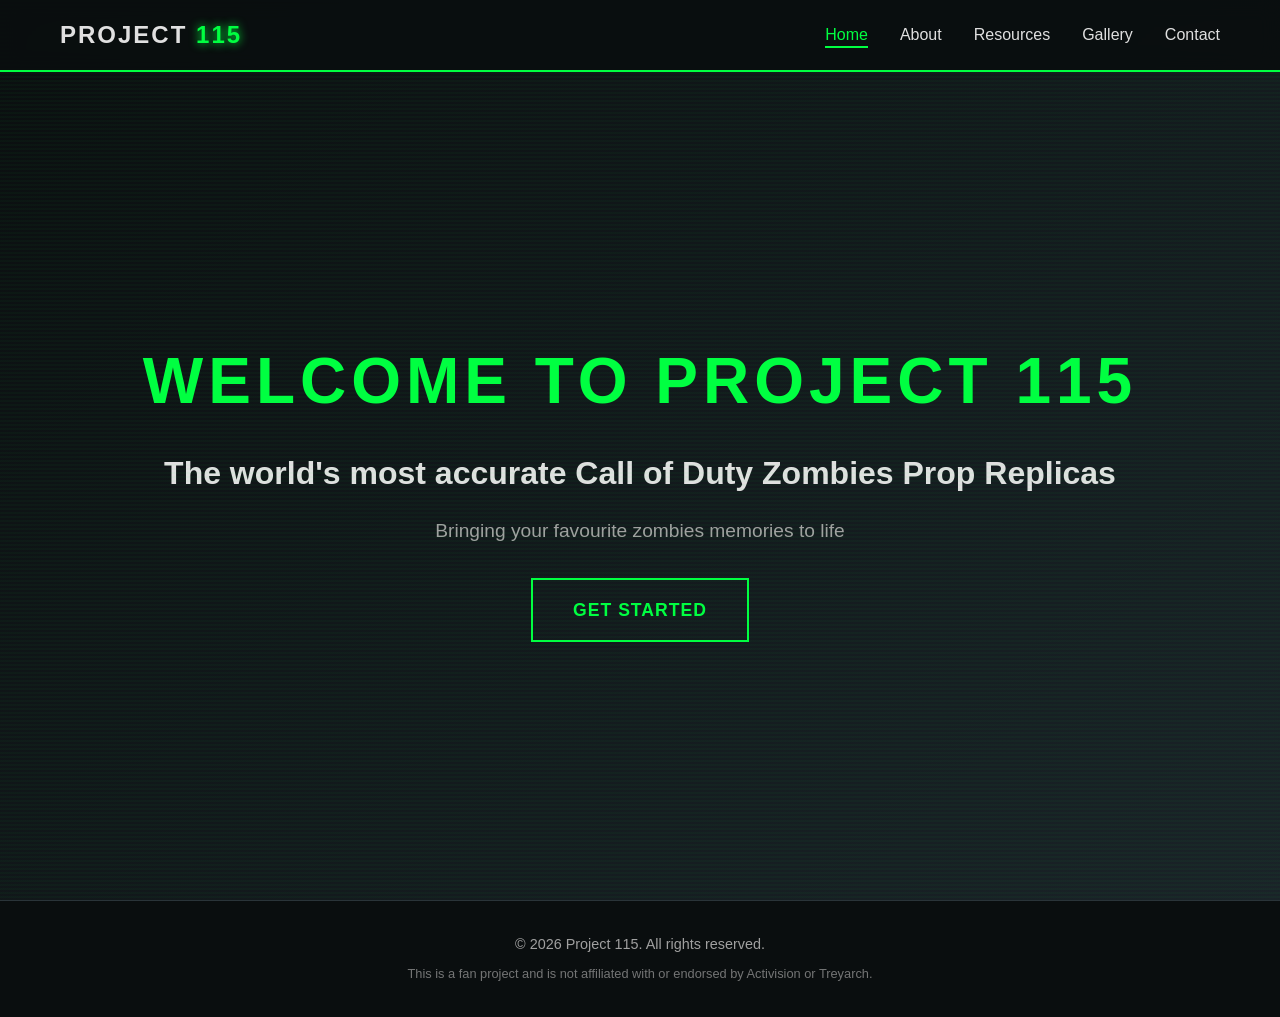
==== commit 9c979d8b: "Added sub-directories to Resources and added a gallery page" ====
--- a/index.html
+++ b/index.html
@@ -18,6 +18,7 @@
                     <li><a href="index.html" class="active">Home</a></li>
                     <li><a href="about/index.html">About</a></li>
                     <li><a href="resources/index.html">Resources</a></li>
+                    <li><a href="gallery/index.html">Gallery</a></li>
                     <li><a href="contact/index.html">Contact</a></li>
                 </ul>
             </div>
@@ -29,7 +30,7 @@
         <section id="home" class="hero">
             <div class="container">
                 <div class="hero-content">
-                    <h2 class="glitch" data-text="CLASSIFIED">Welcome to Project 115</h2>
+                    <h2 class="glitch">Welcome to Project 115</h2>
                     <h3>The world's most accurate Call of Duty Zombies Prop Replicas</h3>
                     <p class="tagline">Bringing your favourite zombies memories to life</p>
                     <a href="resources/index.html" class="cta-button">Get Started</a>
--- a/styles.css
+++ b/styles.css
@@ -442,3 +442,75 @@
     background-color: var(--accent-color);
     color: var(--primary-color);
 }
+
+/* Gallery Styles */
+.gallery-grid {
+    display: grid;
+    grid-template-columns: repeat(auto-fill, minmax(300px, 1fr));
+    gap: 2rem;
+    margin-top: 2rem;
+}
+
+.gallery-item {
+    position: relative;
+    overflow: hidden;
+    border-radius: 8px;
+    border: 1px solid var(--border-color);
+    background-color: var(--card-bg);
+    transition: transform 0.3s ease, border-color 0.3s ease;
+}
+
+.gallery-item:hover {
+    transform: scale(1.02);
+    border-color: var(--accent-color);
+}
+
+.gallery-item img {
+    width: 100%;
+    height: 300px;
+    object-fit: cover;
+    display: block;
+}
+
+.gallery-caption {
+    padding: 1rem;
+    background-color: var(--card-bg);
+}
+
+.gallery-caption h3 {
+    color: var(--text-color);
+    font-size: 1.1rem;
+    margin-bottom: 0.5rem;
+}
+
+.gallery-caption p {
+    color: var(--text-muted);
+    font-size: 0.9rem;
+}
+
+.gallery-placeholder {
+    height: 300px;
+    display: flex;
+    flex-direction: column;
+    align-items: center;
+    justify-content: center;
+    padding: 2rem;
+    text-align: center;
+}
+
+.gallery-placeholder p {
+    color: var(--text-muted);
+    margin: 0.5rem 0;
+}
+
+.text-muted {
+    color: var(--text-muted);
+}
+
+.active {
+    color: var(--accent-color) !important;
+}
+
+.active::after {
+    width: 100% !important;
+}
